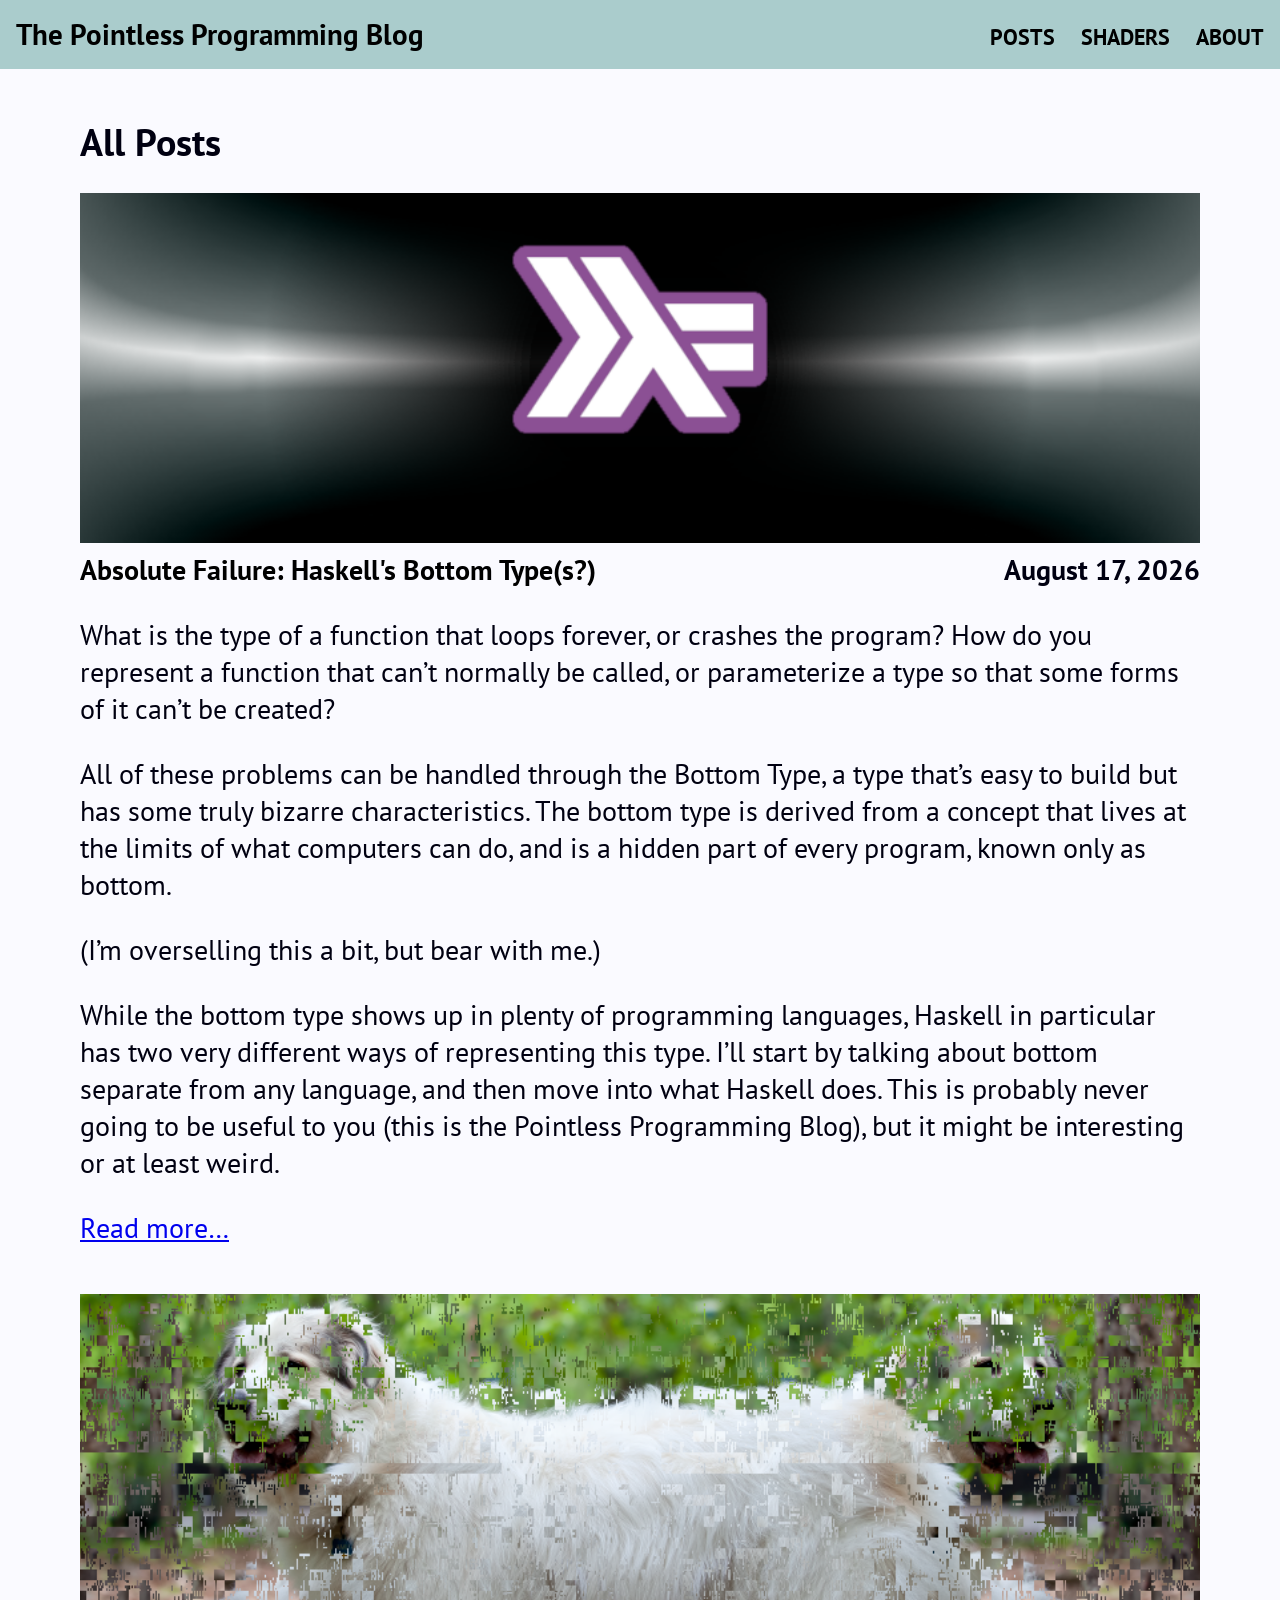
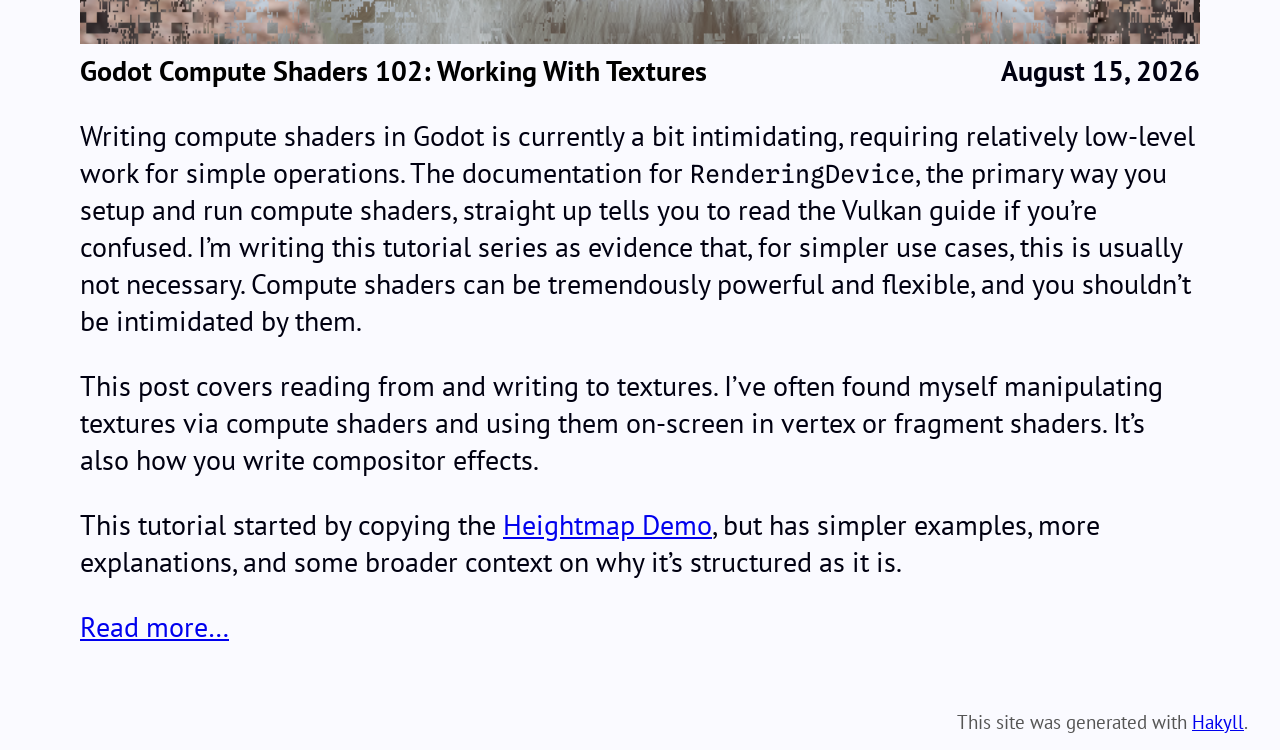
==== docs/index.html @ 063ab548 "Publish" ====
<!doctype html>
<html lang="en">
    <head>
        <meta charset="utf-8">
        <meta http-equiv="x-ua-compatible" content="ie=edge">
        <meta name="viewport" content="width=device-width, initial-scale=1">
        <title>Pointless Programming</title>
        <link rel="stylesheet" href="./css/syntax.css" />
        <link rel="stylesheet" href="./css/default.css" />
        <link rel="preconnect" href="https://fonts.googleapis.com">
        <link rel="preconnect" href="https://fonts.gstatic.com" crossorigin>
        <link href="https://fonts.googleapis.com/css2?family=PT+Sans:ital,wght@0,400;0,700;1,400;1,700&family=Spline+Sans+Mono:ital,wght@0,300..700;1,300..700&display=swap" rel="stylesheet">

    </head>
    <body>
        <header>
            
            <div class="noimg_header_links">
                <div class="logo">
                    <a href="./">The Pointless Programming Blog</a>
                </div>
                <nav>
                    <a href="./">Posts</a>
                    <a href="./shaders.html">Shaders</a>
                    <a href="./about.html">About</a>
                </nav>
            </div>
            
        </header>

        <main role="main">
            <h1>All Posts</h1>
            
<div class="post_teaser_item">
  
  <a href="./posts/2026-08-17-haskell-bottom.html"><img class="img_header_image" src="./images/haskell-bottom-header.png" /></a>
  
  <div>
      <a class="post_teaser_title" href="./posts/2026-08-17-haskell-bottom.html">Absolute Failure: Haskell's Bottom Type(s?)</a>
      <span class="post_teaser_body">August 17, 2026</span>
  </div>
  
  <p>What is the type of a function that loops forever, or crashes the program? How do you represent a function that can’t normally be called, or parameterize a type so that some forms of it can’t be created?</p>
<p>All of these problems can be handled through the Bottom Type, a type that’s easy to build but has some truly bizarre characteristics. The bottom type is derived from a concept that lives at the limits of what computers can do, and is a hidden part of every program, known only as bottom.</p>
<p>(I’m overselling this a bit, but bear with me.)</p>
<p>While the bottom type shows up in plenty of programming languages, Haskell in particular has two very different ways of representing this type. I’ll start by talking about bottom separate from any language, and then move into what Haskell does. This is probably never going to be useful to you (this is the Pointless Programming Blog), but it might be interesting or at least weird.</p>

  
  <a href="./posts/2026-08-17-haskell-bottom.html">Read more…</a>
</div>

<div class="post_teaser_item">
  
  <a href="./posts/2026-08-15-godot-compute.html"><img class="img_header_image" src="./images/compute-shader-header.png" /></a>
  
  <div>
      <a class="post_teaser_title" href="./posts/2026-08-15-godot-compute.html">Godot Compute Shaders 102: Working With Textures</a>
      <span class="post_teaser_body">August 15, 2026</span>
  </div>
  
  <p>Writing compute shaders in Godot is currently a bit intimidating, requiring relatively low-level work for simple operations. The documentation for <code>RenderingDevice</code>, the primary way you setup and run compute shaders, straight up tells you to read the Vulkan guide if you’re confused. I’m writing this tutorial series as evidence that, for simpler use cases, this is usually not necessary. Compute shaders can be tremendously powerful and flexible, and you shouldn’t be intimidated by them.</p>
<p>This post covers reading from and writing to textures. I’ve often found myself manipulating textures via compute shaders and using them on-screen in vertex or fragment shaders. It’s also how you write compositor effects.</p>
<p>This tutorial started by copying the <a href="https://github.com/godotengine/godot-demo-projects/tree/master/compute/heightmap">Heightmap Demo</a>, but has simpler examples, more explanations, and some broader context on why it’s structured as it is.</p>

  
  <a href="./posts/2026-08-15-godot-compute.html">Read more…</a>
</div>



        </main>

        <footer>
            This site was generated with
            <a href="http://jaspervdj.be/hakyll">Hakyll</a>.
        </footer>
    </body>
</html>
---- docs/css/syntax.css ----
html { -webkit-text-size-adjust: 100%; }
pre > code.sourceCode { white-space: pre; position: relative; }
pre > code.sourceCode > span { display: inline-block; line-height: 1.25; }
pre > code.sourceCode > span:empty { height: 1.2em; }
.sourceCode { overflow: visible; }
code.sourceCode > span { color: inherit; text-decoration: inherit; }
div.sourceCode { margin: 1em 0; }
pre.sourceCode { margin: 0; }
@media screen {
div.sourceCode { overflow: auto; }
}
@media print {
pre > code.sourceCode { white-space: pre-wrap; }
pre > code.sourceCode > span { text-indent: -5em; padding-left: 5em; }
}
pre.numberSource code
  { counter-reset: source-line 0; }
pre.numberSource code > span
  { position: relative; left: -4em; counter-increment: source-line; }
pre.numberSource code > span > a:first-child::before
  { content: counter(source-line);
    position: relative; left: -1em; text-align: right; vertical-align: baseline;
    border: none; display: inline-block;
    -webkit-touch-callout: none; -webkit-user-select: none;
    -khtml-user-select: none; -moz-user-select: none;
    -ms-user-select: none; user-select: none;
    padding: 0 4px; width: 4em;
    background-color: #ffffff;
    color: #a0a0a0;
  }
pre.numberSource { margin-left: 3em; border-left: 1px solid #a0a0a0;  padding-left: 4px; }
div.sourceCode
  { color: #1f1c1b; background-color: #ffffff; }
@media screen {
pre > code.sourceCode > span > a:first-child::before { text-decoration: underline; }
}
code span { color: #1f1c1b; } /* Normal */
code span.al { color: #bf0303; background-color: #f7e6e6; font-weight: bold; } /* Alert */
code span.an { color: #ca60ca; } /* Annotation */
code span.at { color: #0057ae; } /* Attribute */
code span.bn { color: #b08000; } /* BaseN */
code span.bu { color: #644a9b; font-weight: bold; } /* BuiltIn */
code span.cf { color: #1f1c1b; font-weight: bold; } /* ControlFlow */
code span.ch { color: #924c9d; } /* Char */
code span.cn { color: #aa5500; } /* Constant */
code span.co { color: #898887; } /* Comment */
code span.cv { color: #0095ff; } /* CommentVar */
code span.do { color: #607880; } /* Documentation */
code span.dt { color: #0057ae; } /* DataType */
code span.dv { color: #b08000; } /* DecVal */
code span.er { color: #bf0303; text-decoration: underline; } /* Error */
code span.ex { color: #0095ff; font-weight: bold; } /* Extension */
code span.fl { color: #b08000; } /* Float */
code span.fu { color: #644a9b; } /* Function */
code span.im { color: #ff5500; } /* Import */
code span.in { color: #b08000; } /* Information */
code span.kw { color: #1f1c1b; font-weight: bold; } /* Keyword */
code span.op { color: #1f1c1b; } /* Operator */
code span.ot { color: #006e28; } /* Other */
code span.pp { color: #006e28; } /* Preprocessor */
code span.re { color: #0057ae; background-color: #e0e9f8; } /* RegionMarker */
code span.sc { color: #3daee9; } /* SpecialChar */
code span.ss { color: #ff5500; } /* SpecialString */
code span.st { color: #bf0303; } /* String */
code span.va { color: #0057ae; } /* Variable */
code span.vs { color: #bf0303; } /* VerbatimString */
code span.wa { color: #bf0303; } /* Warning */
---- docs/css/default.css ----
html{font-family:"PT Sans",sans-serif;font-weight:400;font-style:normal;background-color:#fafaff}code{font-family:"Spline Sans Mono",monospace;font-weight:400;font-style:normal;font-size:25px}pre>code.sourceCode>span{display:inline-block;line-height:1.1}pre>code.sourceCode>span:empty{height:1em}body{font-size:28px;color:#001}nav{text-align:right}nav a{font-size:1.4rem;font-weight:bold;color:black;text-decoration:none;text-transform:uppercase}footer{margin-top:3rem;padding:1.2rem 0;font-size:1.2rem;color:#555}h1{font-size:2.4rem}h2{font-size:2rem}article .header{font-size:1.4rem;color:#555}.logo a{font-weight:bold;color:#000;text-decoration:none}blockquote{background-color:#fafafa;border-radius:12px;padding:12px;margin-left:8px}blockquote>p{margin:0px}div.shaders_grid{display:grid;grid-template-columns:auto;gap:8px}.shaders_item{position:relative}.shaders_title{position:absolute;left:0px;text-align:center;background-color:#000a;color:white;width:100%;text-decoration:none;font-weight:400}.post_teaser_item{margin-bottom:48px}.post_teaser_title{text-decoration:none;font-weight:800;color:black}.post_teaser_body{float:right;font-weight:800}@media (max-width:319px){body{width:90%;margin:0;padding:0 5%}header{margin:4.2rem 0}nav{margin:0 auto 3rem;text-align:center}footer{text-align:center}.logo{text-align:center;margin:1rem auto 3rem}.logo a{font-size:2.4rem}nav a{display:block;line-height:1.6}}@media (min-width:320px){body{width:90%;margin:0;padding:0 5%}header{margin:4.2rem 0}nav{margin:0 auto 3rem;text-align:center}footer{text-align:center}.logo{text-align:center;margin:1rem auto 3rem}.logo a{font-size:2.4rem}nav a{display:inline;margin:0 0.6rem}}@media (min-width:640px){body{width:100%;margin:0 0;padding:0 0}img{width:70rem}main{width:70rem;margin:32px auto;padding:0 64px}header{margin:0 0 3rem;padding:0 0;position:relative}.img_header_links{width:calc(100% - 2rem);position:absolute;bottom:0;background-color:#fafafff0;padding:1rem 1rem}.noimg_header_links{padding:1rem 1rem;background-color:#acc}.img_header_image{width:100%;height:350px;object-fit:cover}nav{margin:0;text-align:right}nav a{margin:0 0 0 1.2rem;display:inline}footer{padding:1rem 2rem;text-align:right}.logo{margin:0;text-align:left}.logo a{float:left;font-size:1.8rem}div.sourceCode{padding:12px;border-radius:12px}}
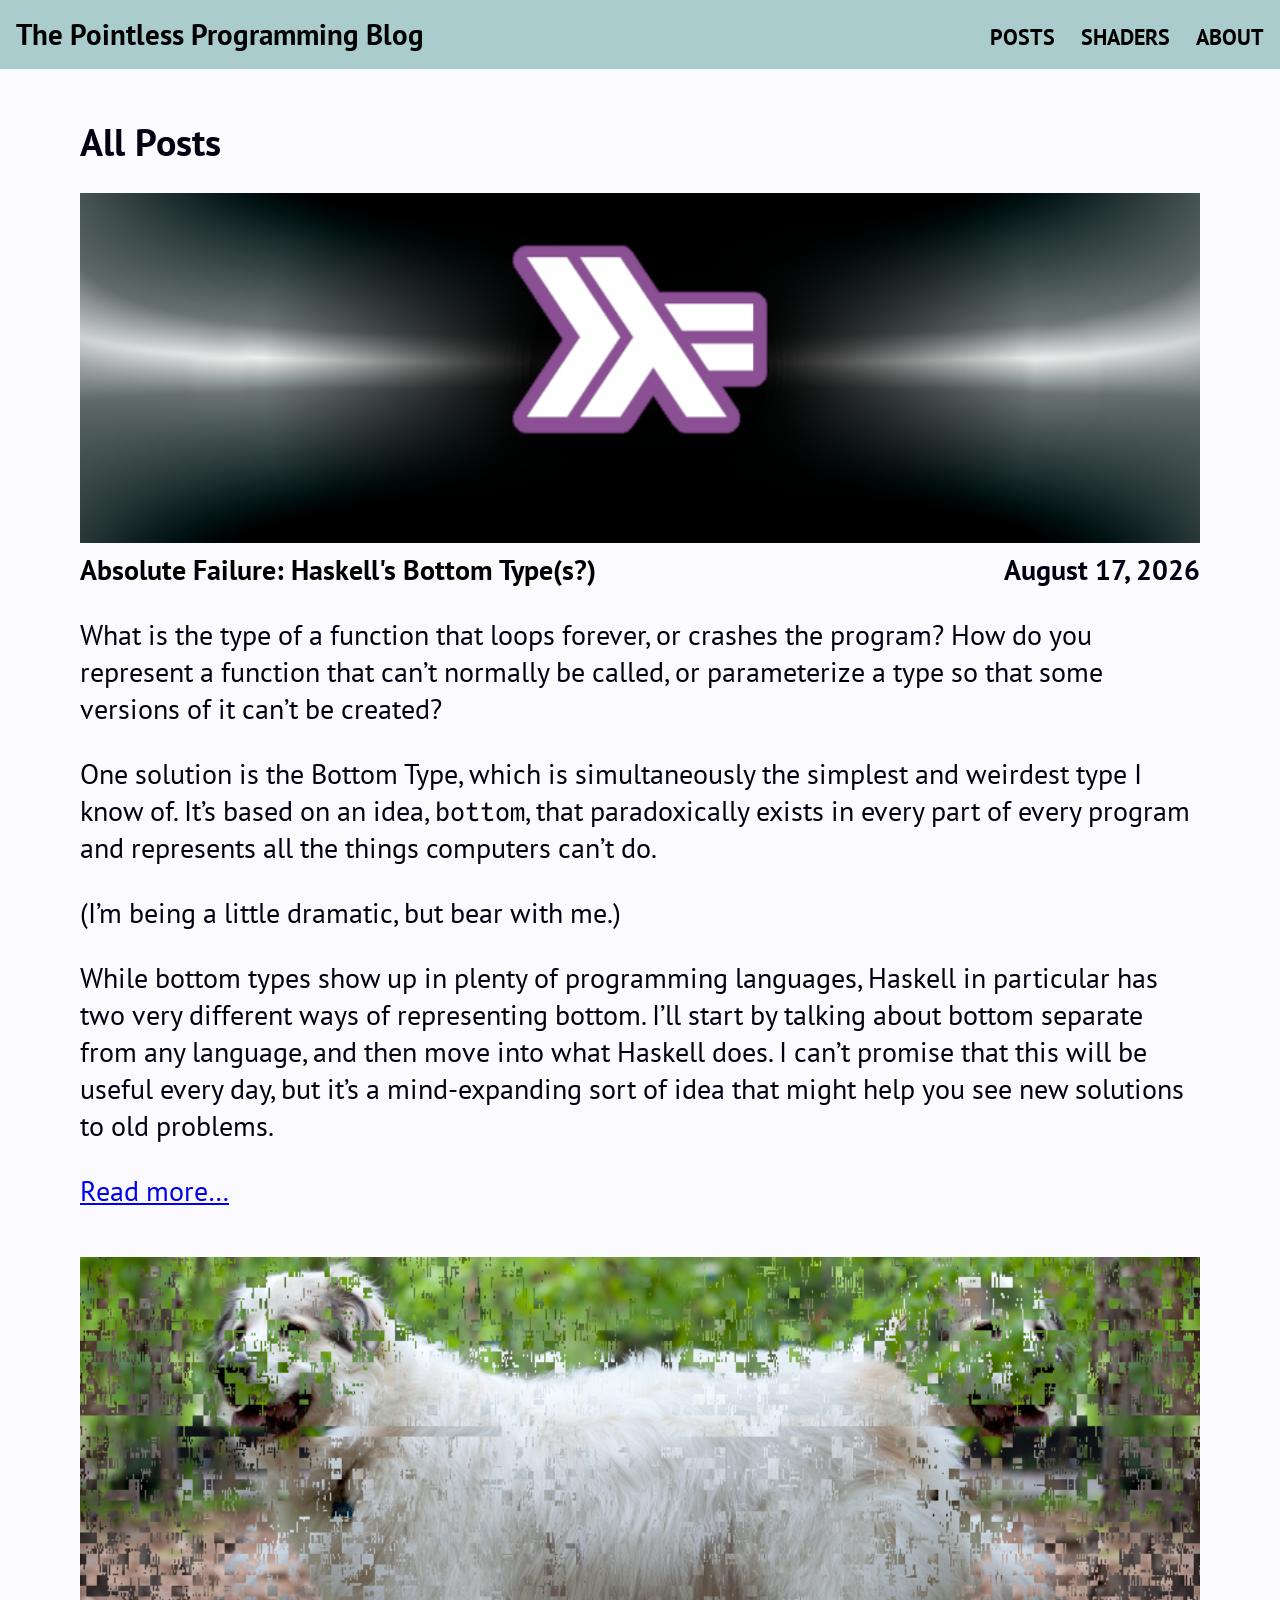
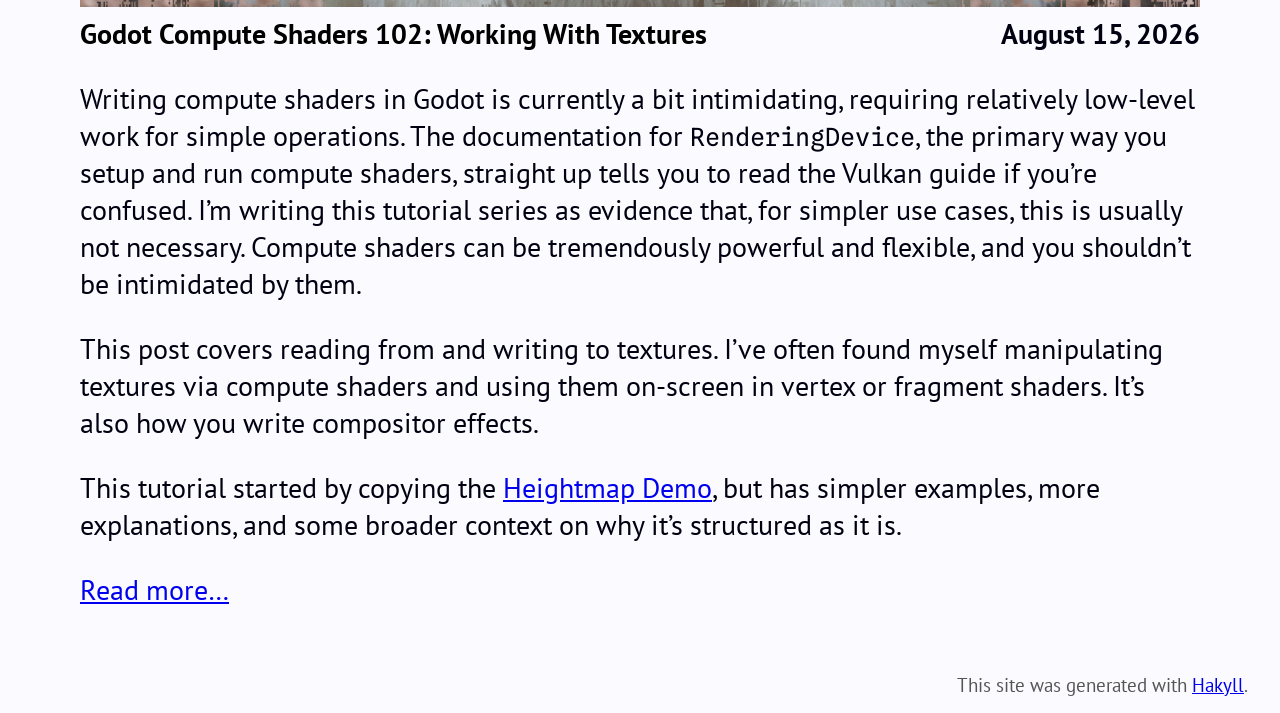
==== commit 33656837: "Update site" ====
--- a/docs/index.html
+++ b/docs/index.html
@@ -40,10 +40,10 @@
       <span class="post_teaser_body">August 17, 2026</span>
   </div>
   
-  <p>What is the type of a function that loops forever, or crashes the program? How do you represent a function that can’t normally be called, or parameterize a type so that some forms of it can’t be created?</p>
-<p>All of these problems can be handled through the Bottom Type, a type that’s easy to build but has some truly bizarre characteristics. The bottom type is derived from a concept that lives at the limits of what computers can do, and is a hidden part of every program, known only as bottom.</p>
-<p>(I’m overselling this a bit, but bear with me.)</p>
-<p>While the bottom type shows up in plenty of programming languages, Haskell in particular has two very different ways of representing this type. I’ll start by talking about bottom separate from any language, and then move into what Haskell does. This is probably never going to be useful to you (this is the Pointless Programming Blog), but it might be interesting or at least weird.</p>
+  <p>What is the type of a function that loops forever, or crashes the program? How do you represent a function that can’t normally be called, or parameterize a type so that some versions of it can’t be created?</p>
+<p>One solution is the Bottom Type, which is simultaneously the simplest and weirdest type I know of. It’s based on an idea, <code>bottom</code>, that paradoxically exists in every part of every program and represents all the things computers can’t do.</p>
+<p>(I’m being a little dramatic, but bear with me.)</p>
+<p>While bottom types show up in plenty of programming languages, Haskell in particular has two very different ways of representing bottom. I’ll start by talking about bottom separate from any language, and then move into what Haskell does. I can’t promise that this will be useful every day, but it’s a mind-expanding sort of idea that might help you see new solutions to old problems.</p>
 
   
   <a href="./posts/2026-08-17-haskell-bottom.html">Read more…</a>
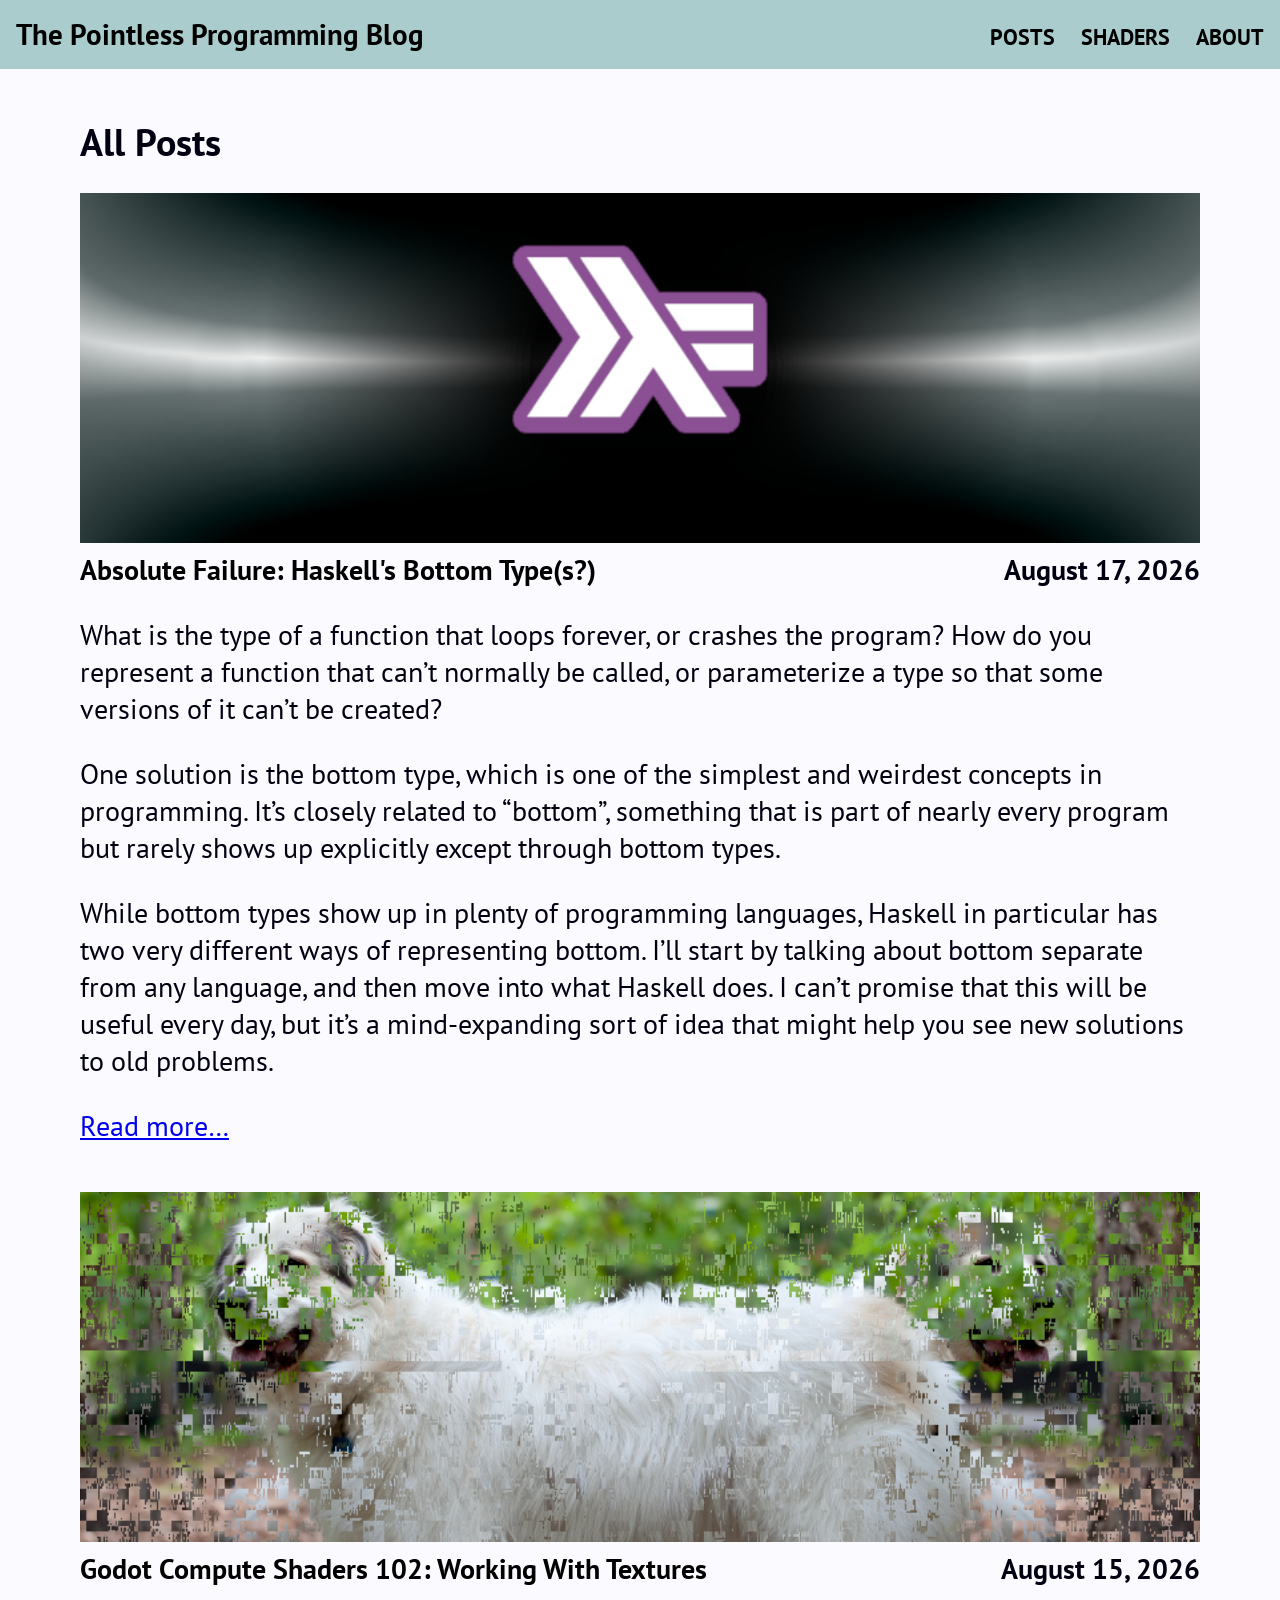
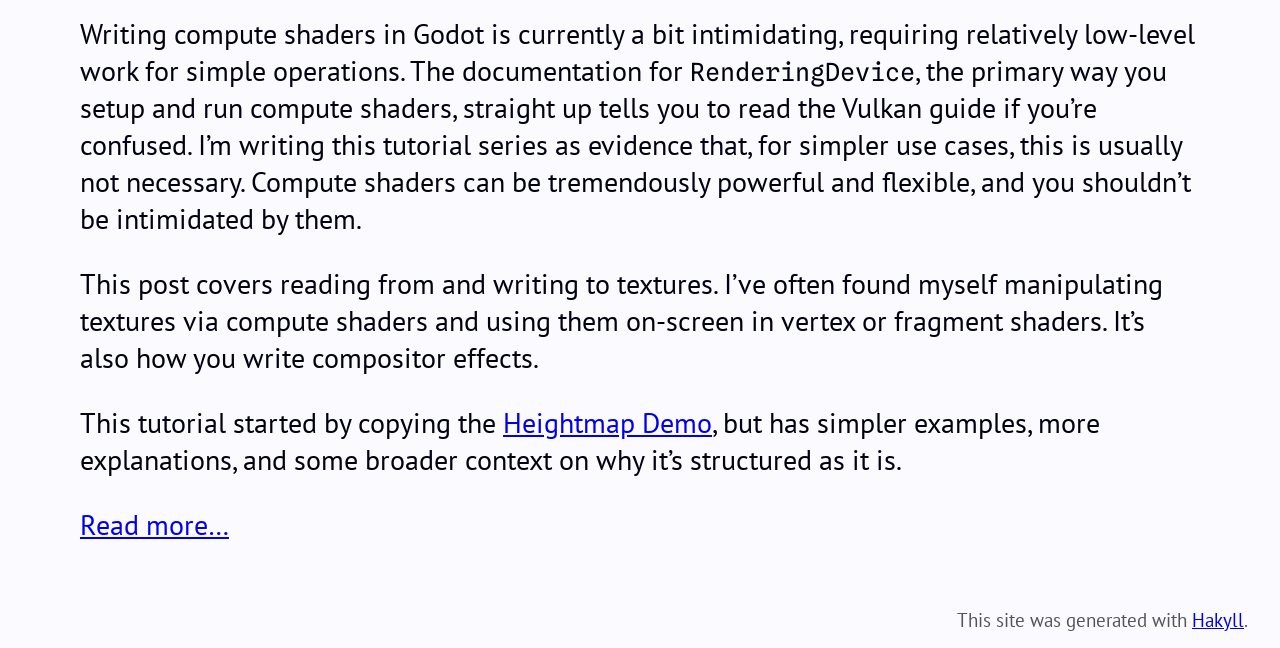
==== commit 06411b18: "Push changes" ====
--- a/docs/index.html
+++ b/docs/index.html
@@ -41,8 +41,7 @@
   </div>
   
   <p>What is the type of a function that loops forever, or crashes the program? How do you represent a function that can’t normally be called, or parameterize a type so that some versions of it can’t be created?</p>
-<p>One solution is the Bottom Type, which is simultaneously the simplest and weirdest type I know of. It’s based on an idea, <code>bottom</code>, that paradoxically exists in every part of every program and represents all the things computers can’t do.</p>
-<p>(I’m being a little dramatic, but bear with me.)</p>
+<p>One solution is the bottom type, which is one of the simplest and weirdest concepts in programming. It’s closely related to “bottom”, something that is part of nearly every program but rarely shows up explicitly except through bottom types.</p>
 <p>While bottom types show up in plenty of programming languages, Haskell in particular has two very different ways of representing bottom. I’ll start by talking about bottom separate from any language, and then move into what Haskell does. I can’t promise that this will be useful every day, but it’s a mind-expanding sort of idea that might help you see new solutions to old problems.</p>
 
   
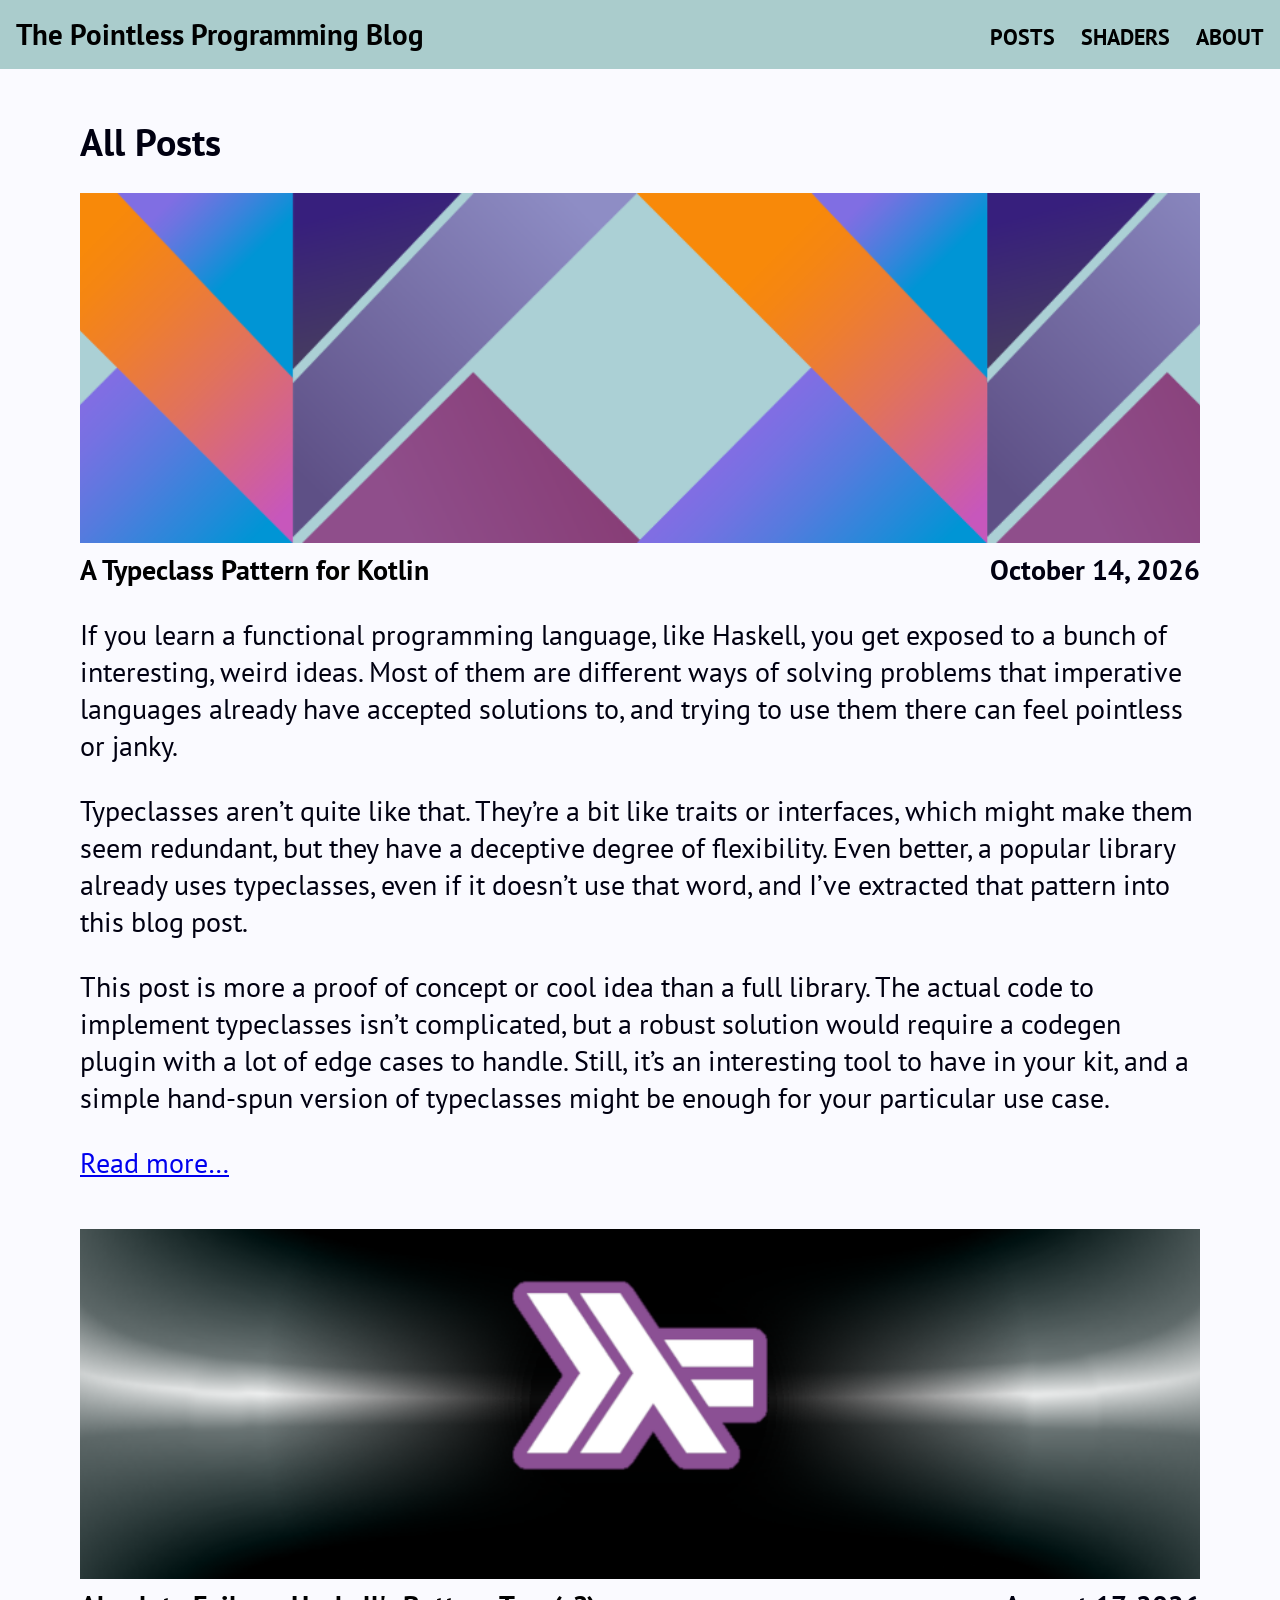
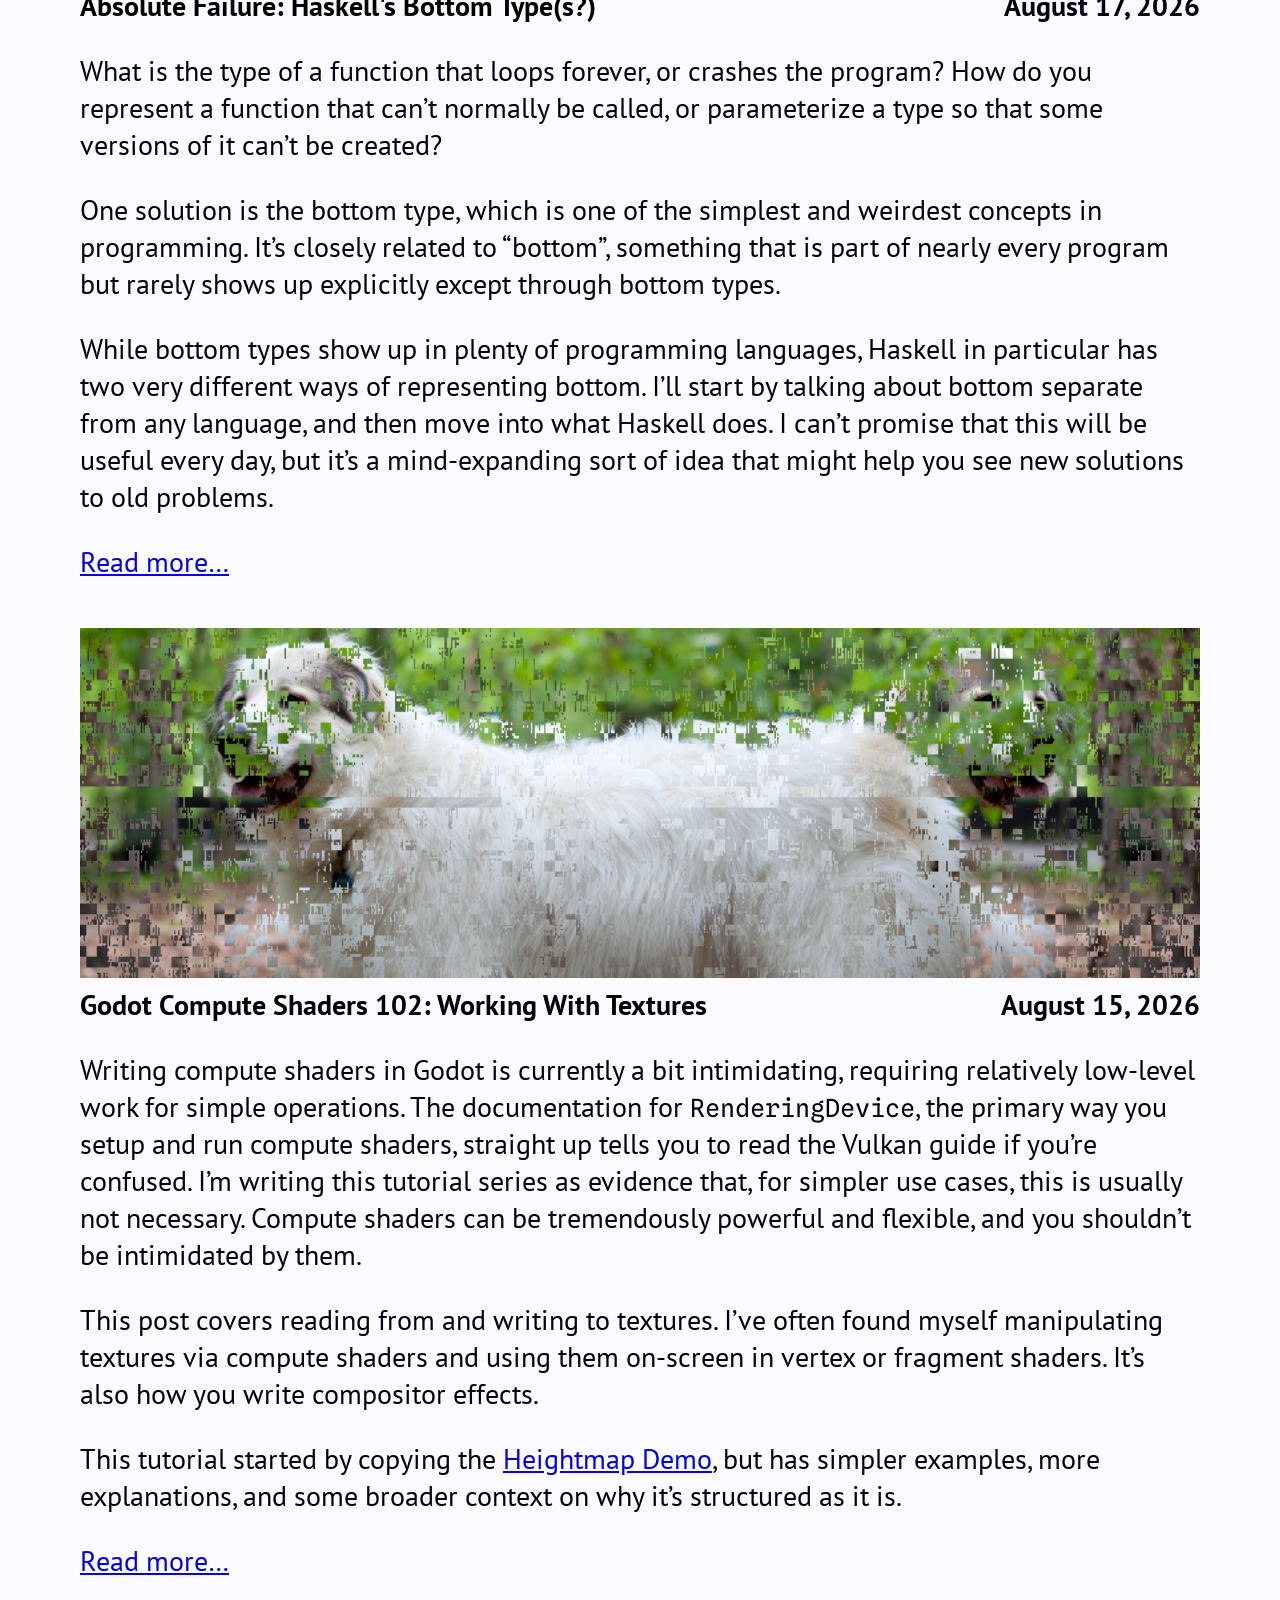
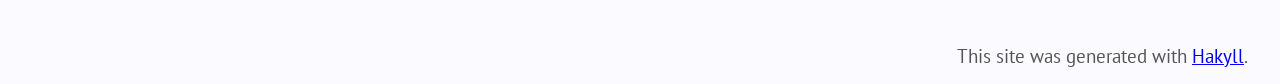
==== commit 68c6baa1: "New post" ====
--- a/docs/index.html
+++ b/docs/index.html
@@ -31,6 +31,23 @@
         <main role="main">
             <h1>All Posts</h1>
             
+<div class="post_teaser_item">
+  
+  <a href="./posts/2026-10-14-kotlin-typeclasses.html"><img class="img_header_image" src="./images/kotlin-haskell-header.png" /></a>
+  
+  <div>
+      <a class="post_teaser_title" href="./posts/2026-10-14-kotlin-typeclasses.html">A Typeclass Pattern for Kotlin</a>
+      <span class="post_teaser_body">October 14, 2026</span>
+  </div>
+  
+  <p>If you learn a functional programming language, like Haskell, you get exposed to a bunch of interesting, weird ideas. Most of them are different ways of solving problems that imperative languages already have accepted solutions to, and trying to use them there can feel pointless or janky.</p>
+<p>Typeclasses aren’t quite like that. They’re a bit like traits or interfaces, which might make them seem redundant, but they have a deceptive degree of flexibility. Even better, a popular library already uses typeclasses, even if it doesn’t use that word, and I’ve extracted that pattern into this blog post.</p>
+<p>This post is more a proof of concept or cool idea than a full library. The actual code to implement typeclasses isn’t complicated, but a robust solution would require a codegen plugin with a lot of edge cases to handle. Still, it’s an interesting tool to have in your kit, and a simple hand-spun version of typeclasses might be enough for your particular use case.</p>
+
+  
+  <a href="./posts/2026-10-14-kotlin-typeclasses.html">Read more…</a>
+</div>
+
 <div class="post_teaser_item">
   
   <a href="./posts/2026-08-17-haskell-bottom.html"><img class="img_header_image" src="./images/haskell-bottom-header.png" /></a>
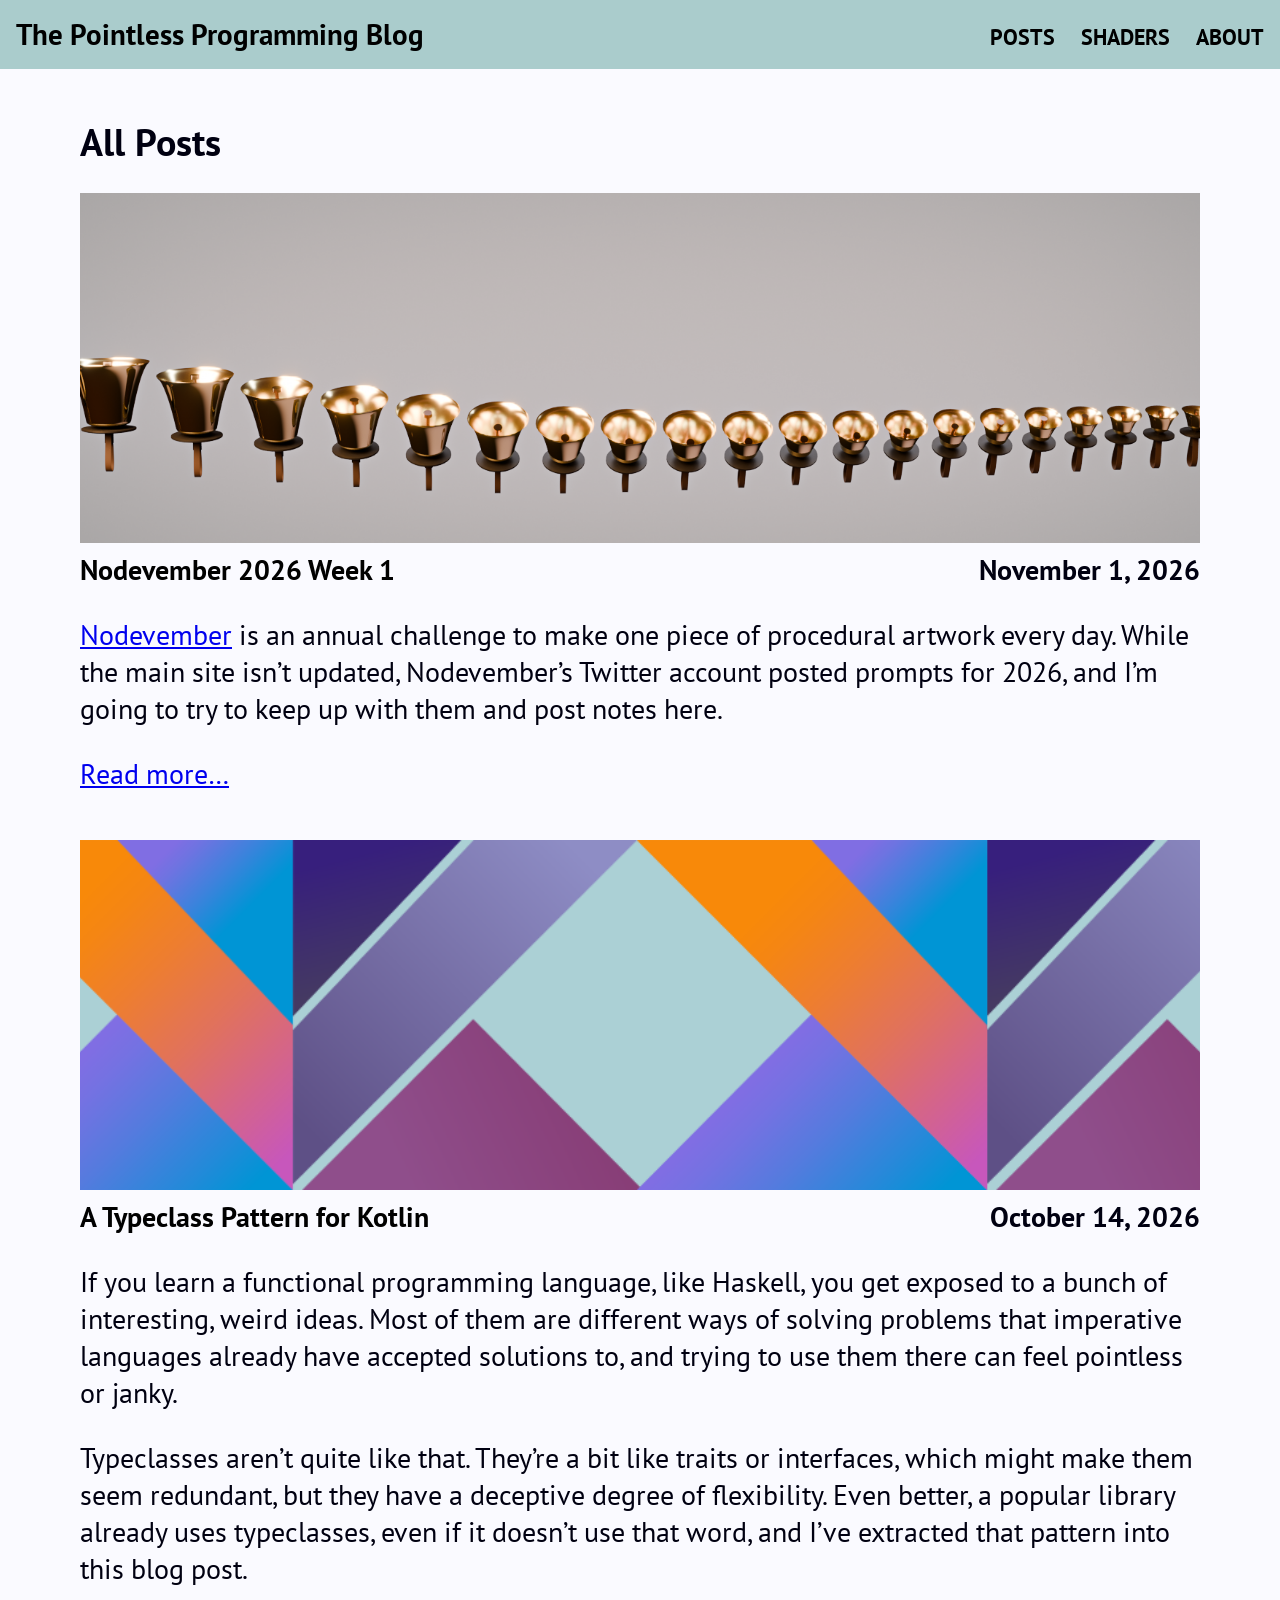
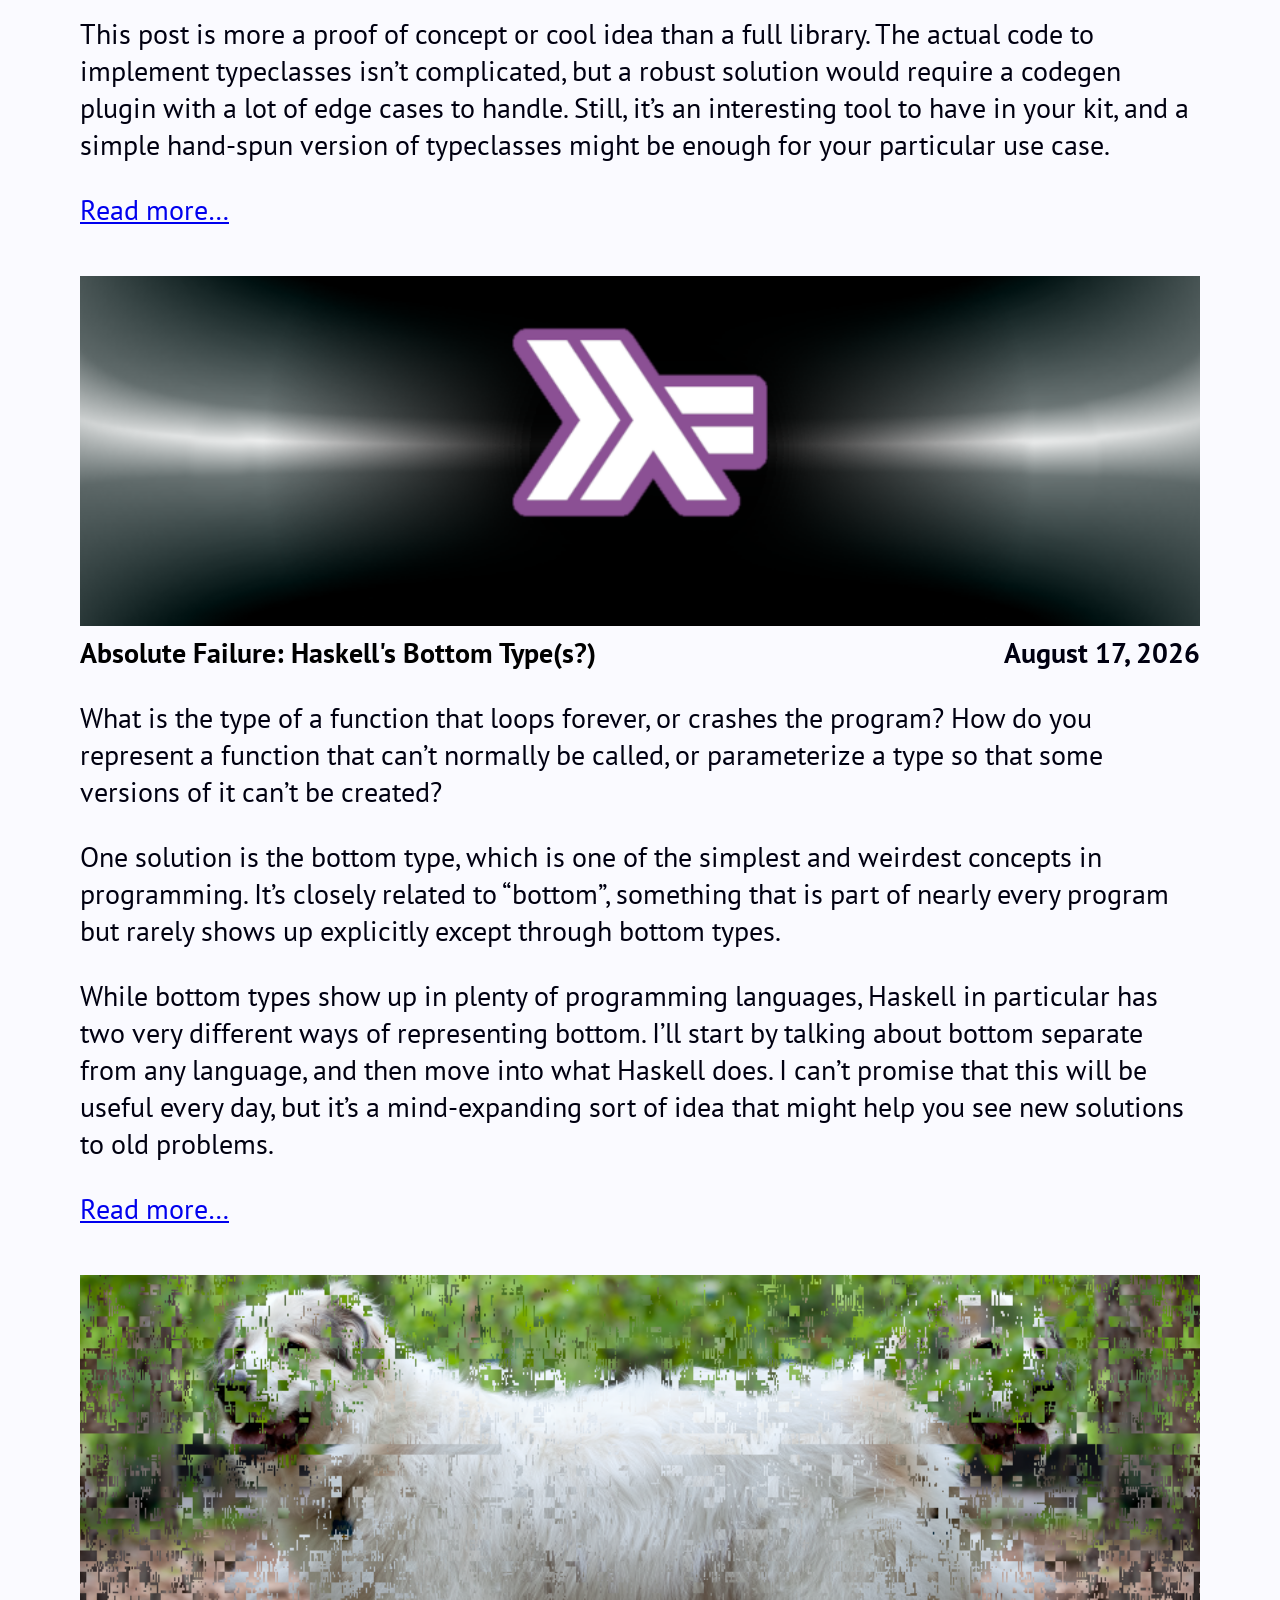
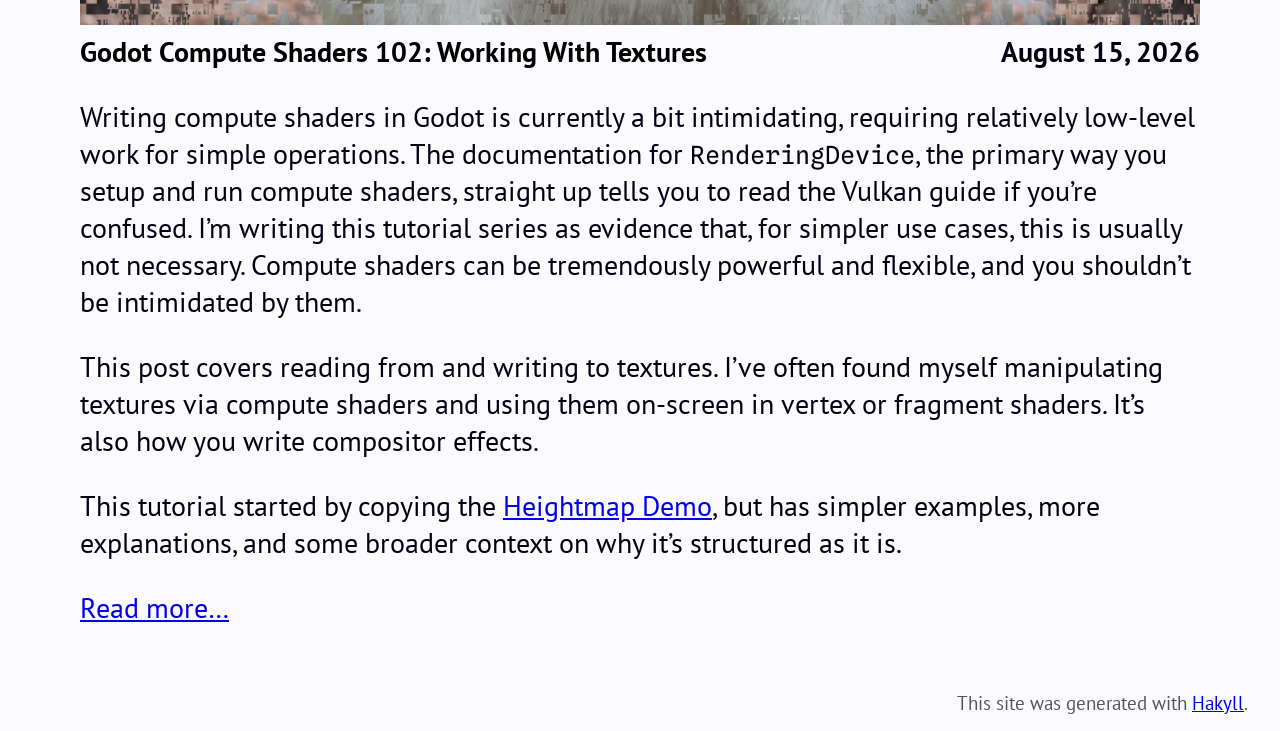
==== commit f8f0375f: "Nodevember" ====
--- a/docs/index.html
+++ b/docs/index.html
@@ -31,6 +31,21 @@
         <main role="main">
             <h1>All Posts</h1>
             
+<div class="post_teaser_item">
+  
+  <a href="./posts/2026-11-01-nodevember.html"><img class="img_header_image" src="./images/nodevember2026/4-brass.png" /></a>
+  
+  <div>
+      <a class="post_teaser_title" href="./posts/2026-11-01-nodevember.html">Nodevember 2026 Week 1</a>
+      <span class="post_teaser_body">November  1, 2026</span>
+  </div>
+  
+  <p><a href="https://nodevember.com/">Nodevember</a> is an annual challenge to make one piece of procedural artwork every day. While the main site isn’t updated, Nodevember’s Twitter account posted prompts for 2026, and I’m going to try to keep up with them and post notes here.</p>
+
+  
+  <a href="./posts/2026-11-01-nodevember.html">Read more…</a>
+</div>
+
 <div class="post_teaser_item">
   
   <a href="./posts/2026-10-14-kotlin-typeclasses.html"><img class="img_header_image" src="./images/kotlin-haskell-header.png" /></a>
--- a/docs/css/default.css
+++ b/docs/css/default.css
@@ -1 +1 @@
-html{font-family:"PT Sans",sans-serif;font-weight:400;font-style:normal;background-color:#fafaff}code{font-family:"Spline Sans Mono",monospace;font-weight:400;font-style:normal;font-size:25px}pre>code.sourceCode>span{display:inline-block;line-height:1.1}pre>code.sourceCode>span:empty{height:1em}body{font-size:28px;color:#001}nav{text-align:right}nav a{font-size:1.4rem;font-weight:bold;color:black;text-decoration:none;text-transform:uppercase}footer{margin-top:3rem;padding:1.2rem 0;font-size:1.2rem;color:#555}h1{font-size:2.4rem}h2{font-size:2rem}article .header{font-size:1.4rem;color:#555}.logo a{font-weight:bold;color:#000;text-decoration:none}blockquote{background-color:#fafafa;border-radius:12px;padding:12px;margin-left:8px}blockquote>p{margin:0px}div.shaders_grid{display:grid;grid-template-columns:auto;gap:8px}.shaders_item{position:relative}.shaders_title{position:absolute;left:0px;text-align:center;background-color:#000a;color:white;width:100%;text-decoration:none;font-weight:400}.post_teaser_item{margin-bottom:48px}.post_teaser_title{text-decoration:none;font-weight:800;color:black}.post_teaser_body{float:right;font-weight:800}@media (max-width:319px){body{width:90%;margin:0;padding:0 5%}header{margin:4.2rem 0}nav{margin:0 auto 3rem;text-align:center}footer{text-align:center}.logo{text-align:center;margin:1rem auto 3rem}.logo a{font-size:2.4rem}nav a{display:block;line-height:1.6}}@media (min-width:320px){body{width:90%;margin:0;padding:0 5%}header{margin:4.2rem 0}nav{margin:0 auto 3rem;text-align:center}footer{text-align:center}.logo{text-align:center;margin:1rem auto 3rem}.logo a{font-size:2.4rem}nav a{display:inline;margin:0 0.6rem}}@media (min-width:640px){body{width:100%;margin:0 0;padding:0 0}img{width:70rem}main{width:70rem;margin:32px auto;padding:0 64px}header{margin:0 0 3rem;padding:0 0;position:relative}.img_header_links{width:calc(100% - 2rem);position:absolute;bottom:0;background-color:#fafafff0;padding:1rem 1rem}.noimg_header_links{padding:1rem 1rem;background-color:#acc}.img_header_image{width:100%;height:350px;object-fit:cover}nav{margin:0;text-align:right}nav a{margin:0 0 0 1.2rem;display:inline}footer{padding:1rem 2rem;text-align:right}.logo{margin:0;text-align:left}.logo a{float:left;font-size:1.8rem}div.sourceCode{padding:12px;border-radius:12px}}+html{font-family:"PT Sans",sans-serif;font-weight:400;font-style:normal;background-color:#fafaff}code{font-family:"Spline Sans Mono",monospace;font-weight:400;font-style:normal;font-size:25px}pre>code.sourceCode>span{display:inline-block;line-height:1.1}pre>code.sourceCode>span:empty{height:1em}body{font-size:28px;color:#001}nav{text-align:right}nav a{font-size:1.4rem;font-weight:bold;color:black;text-decoration:none;text-transform:uppercase}footer{margin-top:3rem;padding:1.2rem 0;font-size:1.2rem;color:#555}h1{font-size:2.4rem}h2{font-size:2rem}article .header{font-size:1.4rem;color:#555}.logo a{font-weight:bold;color:#000;text-decoration:none}blockquote{background-color:#fafafa;border-radius:12px;padding:12px;margin-left:8px}blockquote>p{margin:0px}div.shaders_grid{display:grid;grid-template-columns:auto;gap:8px}.shaders_item{position:relative}.shaders_title{position:absolute;left:0px;text-align:center;background-color:#000a;color:white;width:100%;text-decoration:none;font-weight:400}.post_teaser_item{margin-bottom:48px}.post_teaser_title{text-decoration:none;font-weight:800;color:black}.post_teaser_body{float:right;font-weight:800}@media (max-width:319px){body{width:90%;margin:0;padding:0 5%}header{margin:4.2rem 0}nav{margin:0 auto 3rem;text-align:center}footer{text-align:center}.logo{text-align:center;margin:1rem auto 3rem}.logo a{font-size:2.4rem}nav a{display:block;line-height:1.6}}@media (min-width:320px){body{width:90%;margin:0;padding:0 5%}header{margin:4.2rem 0}nav{margin:0 auto 3rem;text-align:center}footer{text-align:center}.logo{text-align:center;margin:1rem auto 3rem}.logo a{font-size:2.4rem}nav a{display:inline;margin:0 0.6rem}}@media (min-width:640px){body{width:100%;margin:0 0;padding:0 0}img,video{width:70rem}main{width:70rem;margin:32px auto;padding:0 64px}header{margin:0 0 3rem;padding:0 0;position:relative}.img_header_links{width:calc(100% - 2rem);position:absolute;bottom:0;background-color:#fafafff0;padding:1rem 1rem}.noimg_header_links{padding:1rem 1rem;background-color:#acc}.img_header_image{width:100%;height:350px;object-fit:cover}nav{margin:0;text-align:right}nav a{margin:0 0 0 1.2rem;display:inline}footer{padding:1rem 2rem;text-align:right}.logo{margin:0;text-align:left}.logo a{float:left;font-size:1.8rem}div.sourceCode{padding:12px;border-radius:12px}}
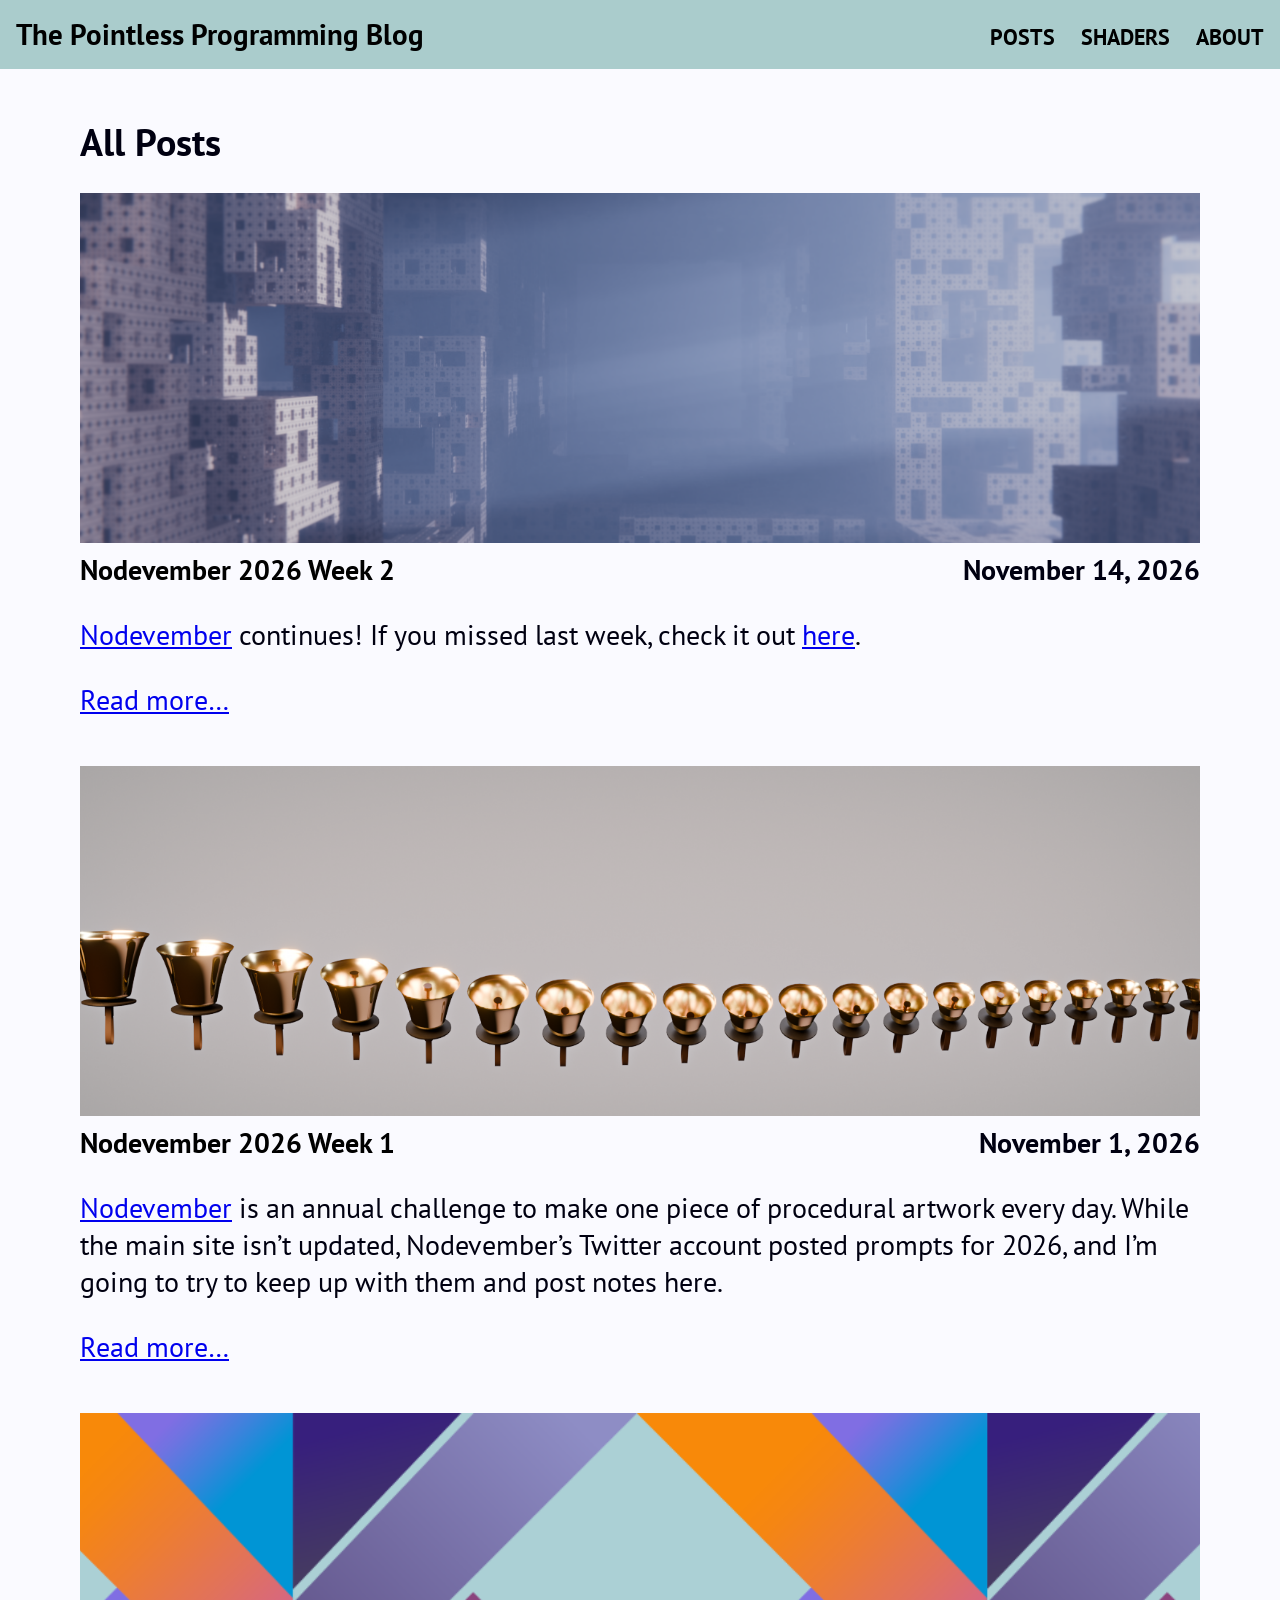
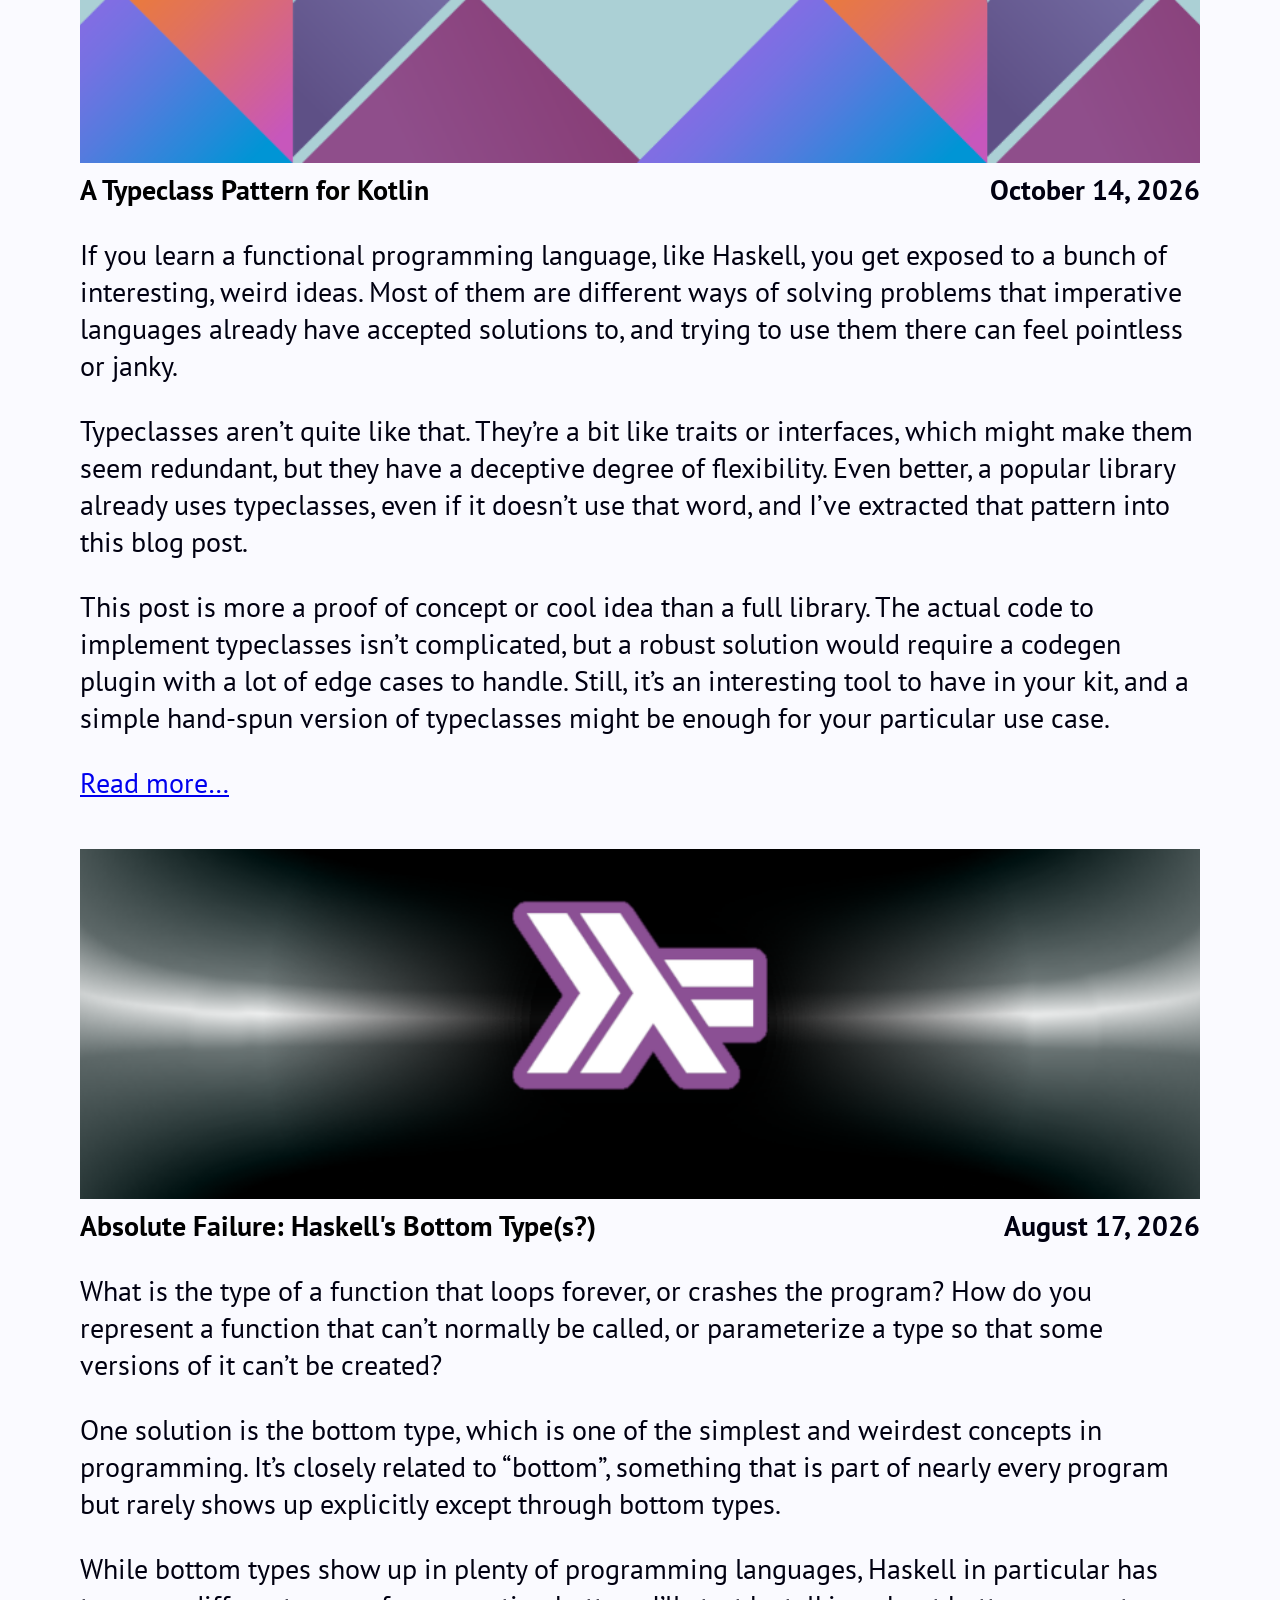
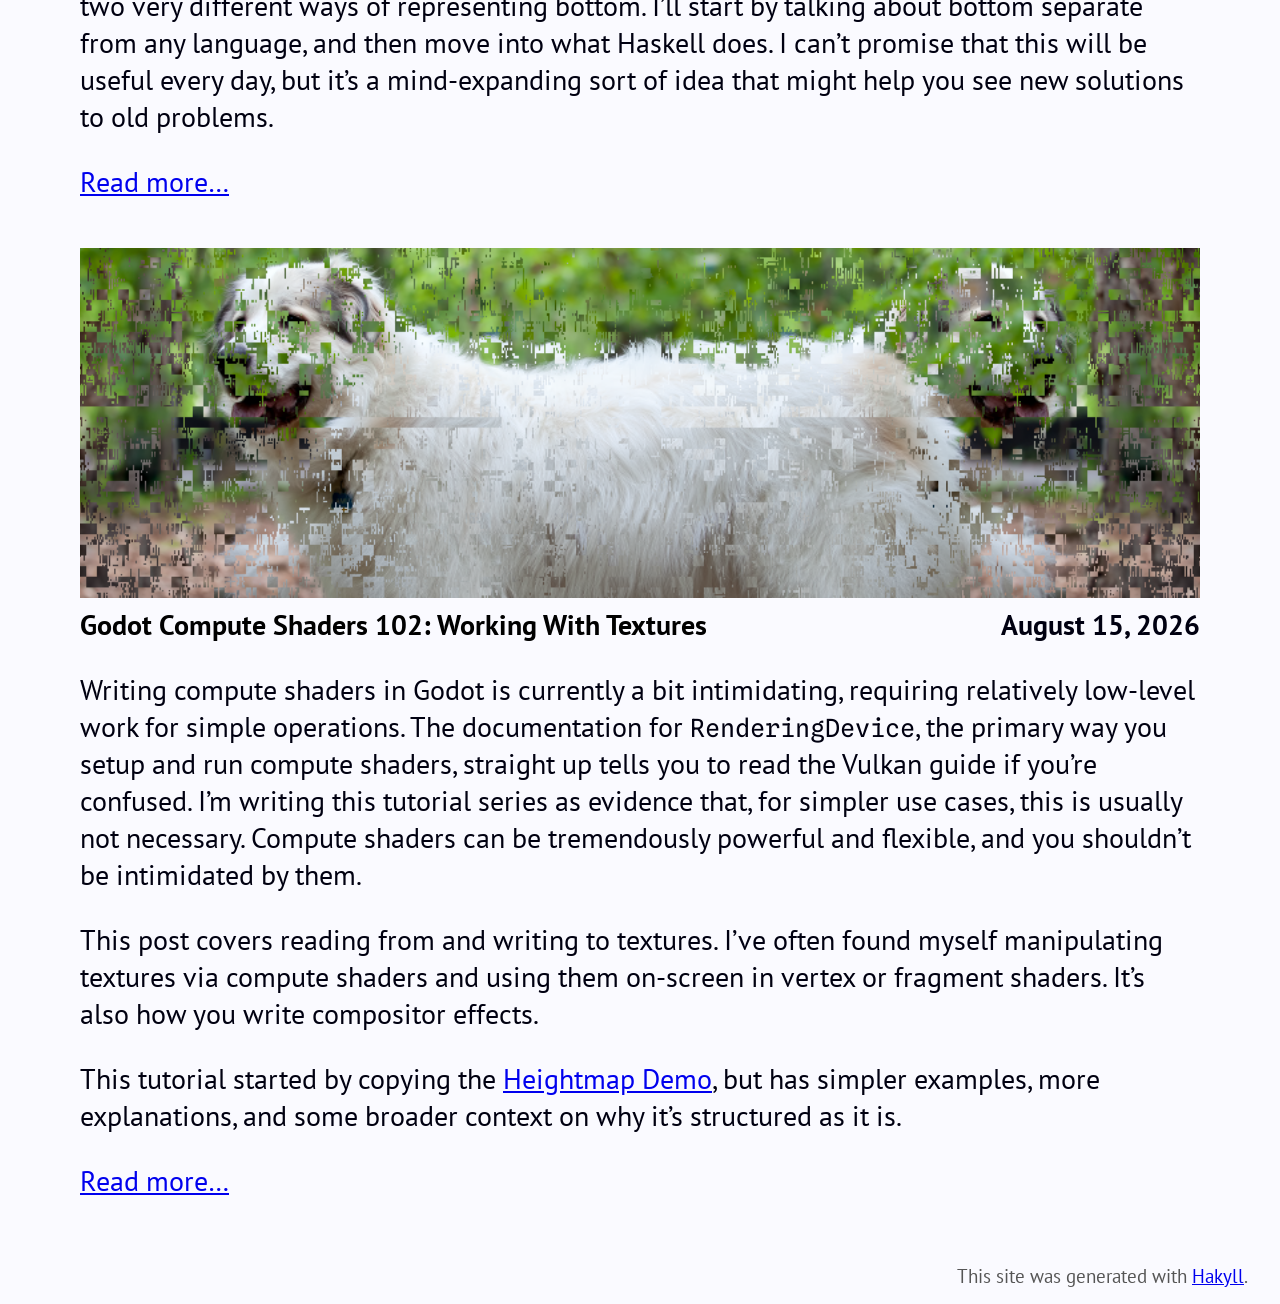
==== commit 4b4ec866: "Nodevember week 2" ====
--- a/docs/index.html
+++ b/docs/index.html
@@ -31,6 +31,21 @@
         <main role="main">
             <h1>All Posts</h1>
             
+<div class="post_teaser_item">
+  
+  <a href="./posts/2026-11-14-nodevember2.html"><img class="img_header_image" src="./images/nodevember2026/11-cavernous.png" /></a>
+  
+  <div>
+      <a class="post_teaser_title" href="./posts/2026-11-14-nodevember2.html">Nodevember 2026 Week 2</a>
+      <span class="post_teaser_body">November 14, 2026</span>
+  </div>
+  
+  <p><a href="https://nodevember.com/">Nodevember</a> continues! If you missed last week, check it out <a href="./posts/2026-11-01-nodevember.html">here</a>.</p>
+
+  
+  <a href="./posts/2026-11-14-nodevember2.html">Read more…</a>
+</div>
+
 <div class="post_teaser_item">
   
   <a href="./posts/2026-11-01-nodevember.html"><img class="img_header_image" src="./images/nodevember2026/4-brass.png" /></a>
